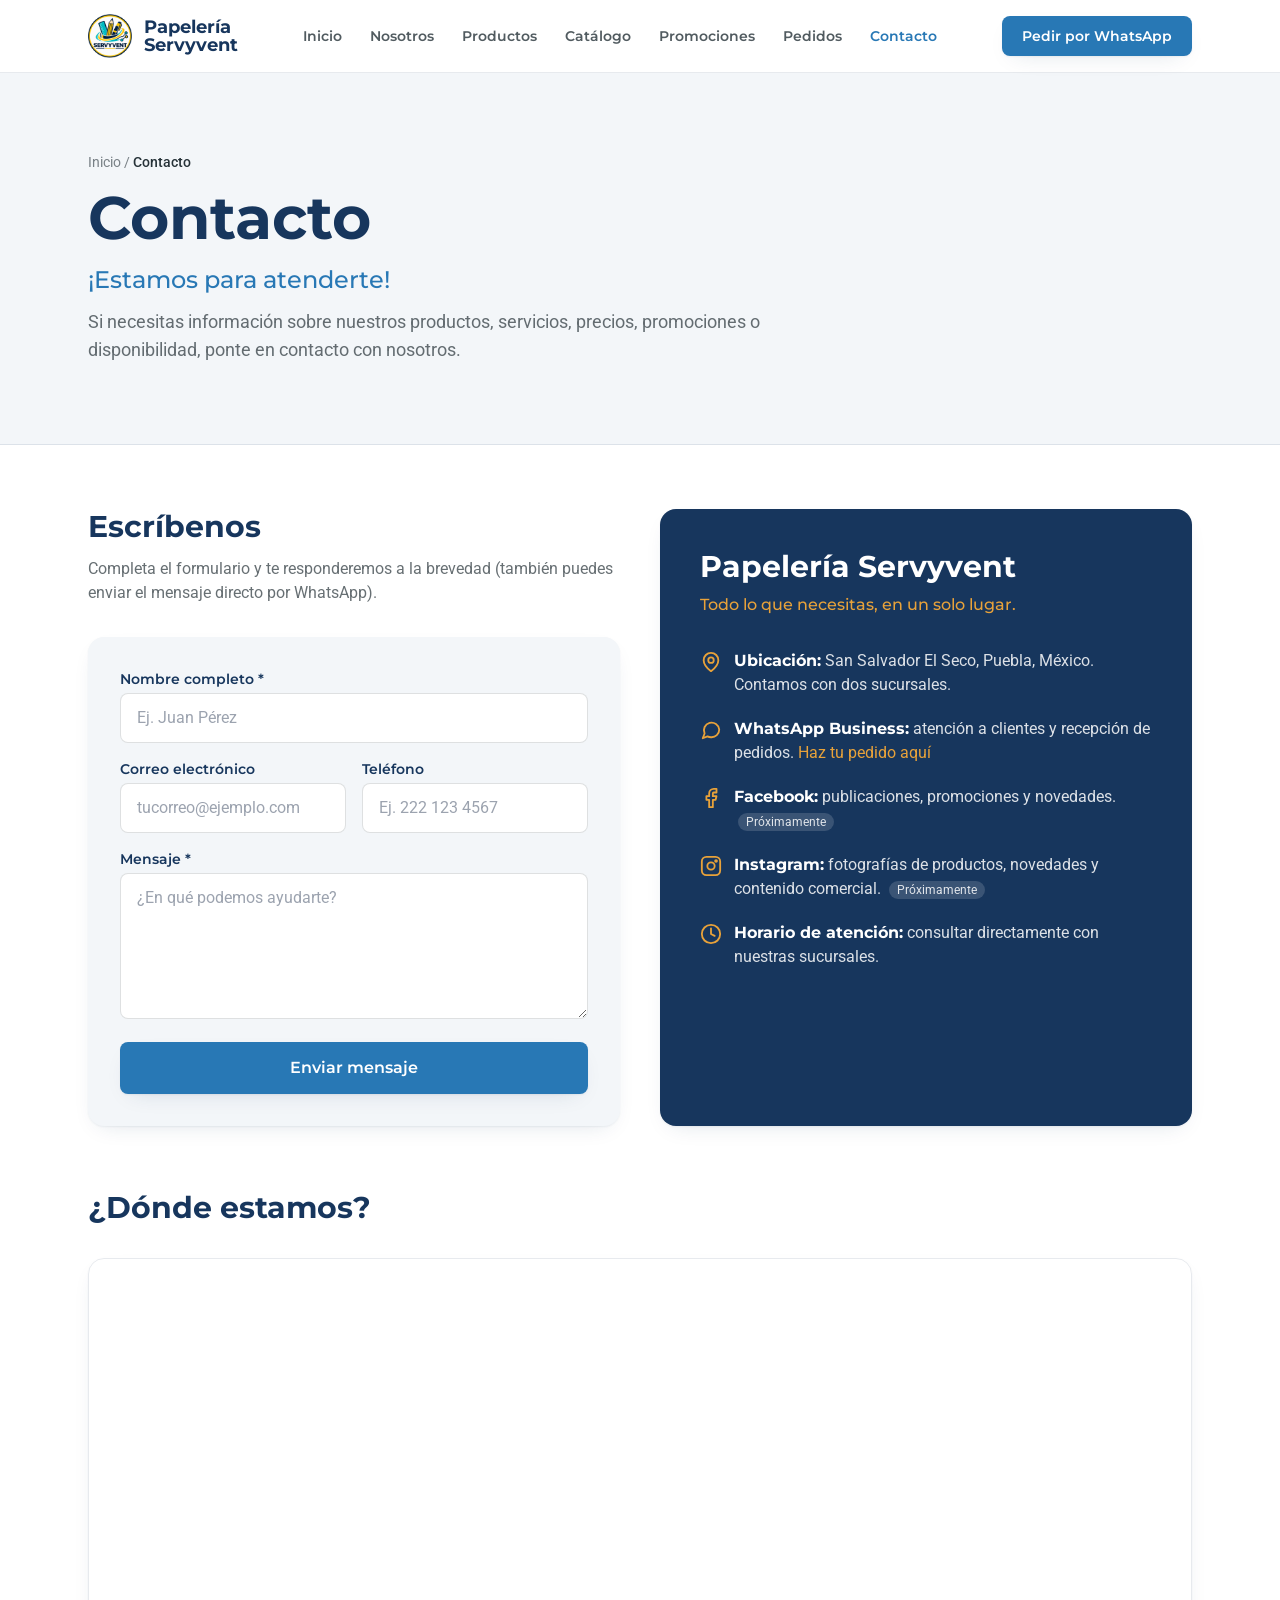
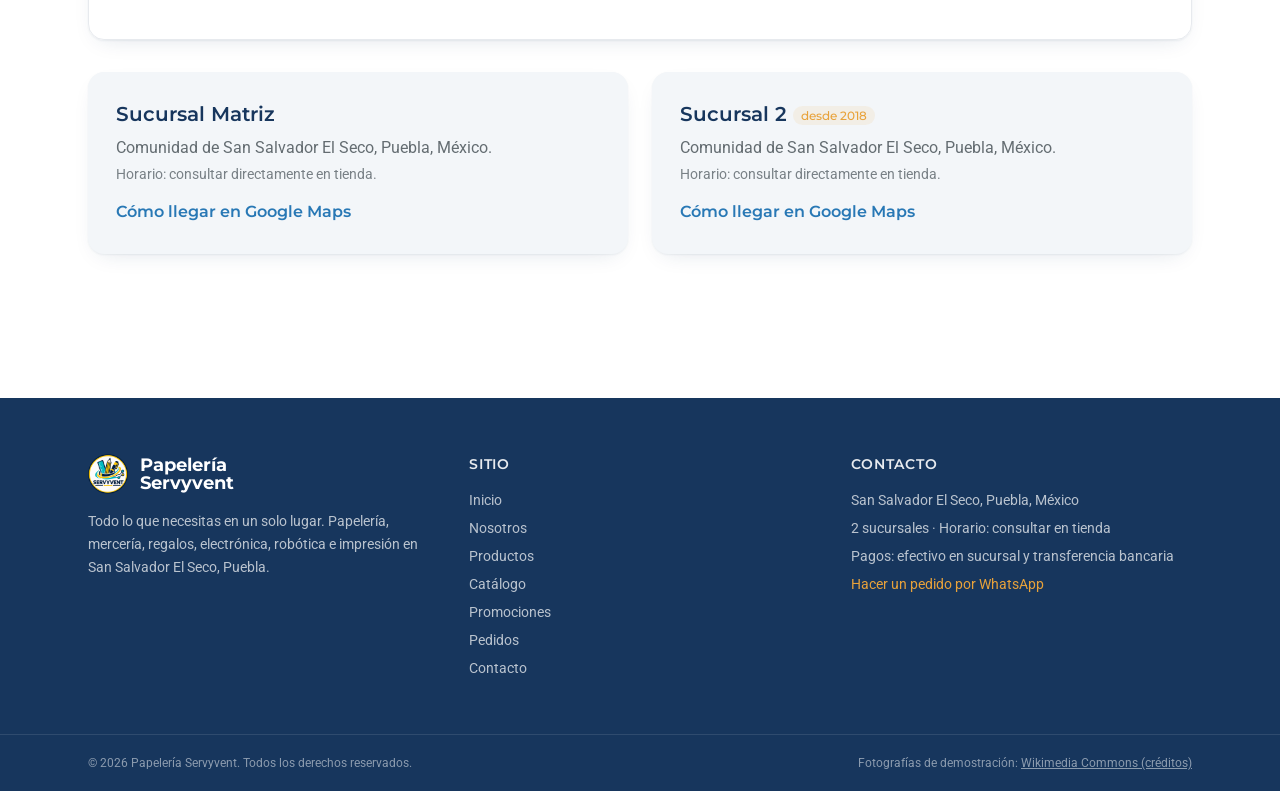
==== contacto.html @ 15187e7e "Sitio web Papelería Servyvent — versión inicial" ====
﻿<!DOCTYPE html>
<html lang="es">
<head>
<meta charset="UTF-8">
<meta name="viewport" content="width=device-width, initial-scale=1.0">
<title>Contacto — Papelería Servyvent | San Salvador El Seco, Puebla</title>
<meta name="description" content="Contáctanos: Papelería Servyvent en San Salvador El Seco, Puebla. WhatsApp Business, Facebook e Instagram. Dos sucursales, horarios y ubicación.">
<link rel="stylesheet" href="assets/css/fonts.css">
<link rel="stylesheet" href="assets/css/tailwind.build.css">

<link rel="stylesheet" href="assets/css/site.css">
<link rel="icon" type="image/png" href="assets/img/logo-64.png">
</head>
<body data-page="contacto" class="bg-paper text-ink font-body antialiased">
<div id="site-header"></div>

<main class="pt-[72px]">

  <section class="bg-surface border-b border-primary/10">
    <div class="max-w-wrap mx-auto px-6 py-16 md:py-20">
      <nav class="text-sm text-ink/60" aria-label="Migas de pan">
        <a href="index.html" class="u-link hover:text-accent">Inicio</a> <span aria-hidden="true">/</span> <span class="text-ink font-medium" aria-current="page">Contacto</span>
      </nav>
      <h1 data-enter class="mt-4 font-display font-bold text-primary text-4xl md:text-6xl">Contacto</h1>
      <p data-enter="2" class="mt-4 font-display font-medium text-accent text-xl md:text-2xl">¡Estamos para atenderte!</p>
      <p data-enter="3" class="mt-3 text-lg text-ink/70 max-w-2xl">Si necesitas información sobre nuestros productos, servicios, precios, promociones o disponibilidad, ponte en contacto con nosotros.</p>
    </div>
  </section>

  <section class="py-16">
    <div class="max-w-wrap mx-auto px-6 grid lg:grid-cols-2 gap-10">

      <!-- Formulario -->
      <div>
        <h2 class="font-display font-bold text-primary text-3xl">Escríbenos</h2>
        <p class="mt-3 text-ink/70">Completa el formulario y te responderemos a la brevedad (también puedes enviar el mensaje directo por WhatsApp).</p>
        <form id="contact-form" class="mt-8 space-y-4 bg-surface rounded-2xl p-6 md:p-8 shadow-card" novalidate>
          <div>
            <label for="c-nombre" class="block text-sm font-display font-semibold text-primary mb-1">Nombre completo *</label>
            <input id="c-nombre" name="nombre" type="text" required autocomplete="name" class="w-full rounded-lg border border-ink/15 bg-paper px-4 py-3 focus:border-accent outline-none" placeholder="Ej. Juan Pérez">
          </div>
          <div class="grid sm:grid-cols-2 gap-4">
            <div>
              <label for="c-correo" class="block text-sm font-display font-semibold text-primary mb-1">Correo electrónico</label>
              <input id="c-correo" name="correo" type="email" autocomplete="email" class="w-full rounded-lg border border-ink/15 bg-paper px-4 py-3 focus:border-accent outline-none" placeholder="tucorreo@ejemplo.com">
            </div>
            <div>
              <label for="c-tel" class="block text-sm font-display font-semibold text-primary mb-1">Teléfono</label>
              <input id="c-tel" name="telefono" type="tel" autocomplete="tel" class="w-full rounded-lg border border-ink/15 bg-paper px-4 py-3 focus:border-accent outline-none" placeholder="Ej. 222 123 4567">
            </div>
          </div>
          <div>
            <label for="c-msg" class="block text-sm font-display font-semibold text-primary mb-1">Mensaje *</label>
            <textarea id="c-msg" name="mensaje" rows="5" required class="w-full rounded-lg border border-ink/15 bg-paper px-4 py-3 focus:border-accent outline-none" placeholder="¿En qué podemos ayudarte?"></textarea>
          </div>
          <button type="submit" class="press w-full bg-accent hover:bg-primary text-white font-display font-semibold text-base px-6 py-3.5 rounded-lg shadow-card">Enviar mensaje</button>
        </form>
        <div id="contact-ok" class="hidden mt-4 rounded-xl border-2 border-accent bg-accent/10 p-5">
          <p class="font-display font-semibold text-primary">¡Mensaje preparado!</p>
          <p class="mt-1 text-sm text-ink/70">Envíalo por WhatsApp para una respuesta más rápida:</p>
          <a id="contact-wa" href="contacto.html" target="_blank" rel="noopener" class="press mt-3 inline-flex items-center gap-2 bg-accent hover:bg-primary text-white font-display font-semibold px-6 py-3 rounded-lg">Abrir WhatsApp</a>
        </div>
      </div>

      <!-- Datos de contacto -->
      <div class="bg-primary text-white rounded-2xl p-8 md:p-10 shadow-card">
        <h2 class="font-display font-bold text-3xl">Papelería Servyvent</h2>
        <p class="mt-2 text-highlight font-display font-medium">Todo lo que necesitas, en un solo lugar.</p>
        <ul class="mt-8 space-y-5 text-white/85">
          <li class="flex gap-3">
            <svg viewBox="0 0 24 24" width="22" height="22" fill="none" stroke="#E8A23A" stroke-width="2" stroke-linecap="round" stroke-linejoin="round" class="shrink-0 mt-0.5"><path d="M20 10c0 6-8 12-8 12s-8-6-8-12a8 8 0 1 1 16 0z"/><circle cx="12" cy="10" r="3"/></svg>
            <span><strong class="text-white font-display">Ubicación:</strong> San Salvador El Seco, Puebla, México. Contamos con dos sucursales.</span>
          </li>
          <li class="flex gap-3">
            <svg viewBox="0 0 24 24" width="22" height="22" fill="none" stroke="#E8A23A" stroke-width="2" stroke-linecap="round" stroke-linejoin="round" class="shrink-0 mt-0.5"><path d="M21 11.5a8.4 8.4 0 0 1-9 8.4 8.6 8.6 0 0 1-3.8-.9L3 21l2-5.2a8.4 8.4 0 1 1 16-4.3z"/></svg>
            <span><strong class="text-white font-display">WhatsApp Business:</strong> atención a clientes y recepción de pedidos. <a href="pedidos.html" class="u-link text-highlight">Haz tu pedido aquí</a></span>
          </li>
          <li class="flex gap-3">
            <svg viewBox="0 0 24 24" width="22" height="22" fill="none" stroke="#E8A23A" stroke-width="2" stroke-linecap="round" stroke-linejoin="round" class="shrink-0 mt-0.5"><path d="M18 2h-3a5 5 0 0 0-5 5v3H7v4h3v8h4v-8h3l1-4h-4V7a1 1 0 0 1 1-1h3z"/></svg>
            <span><strong class="text-white font-display">Facebook:</strong> publicaciones, promociones y novedades. <span class="text-xs bg-white/15 px-2 py-0.5 rounded-full ml-1">Próximamente</span></span>
          </li>
          <li class="flex gap-3">
            <svg viewBox="0 0 24 24" width="22" height="22" fill="none" stroke="#E8A23A" stroke-width="2" stroke-linecap="round" stroke-linejoin="round" class="shrink-0 mt-0.5"><rect x="2" y="2" width="20" height="20" rx="5"/><circle cx="12" cy="12" r="4"/><circle cx="17.5" cy="6.5" r="1"/></svg>
            <span><strong class="text-white font-display">Instagram:</strong> fotografías de productos, novedades y contenido comercial. <span class="text-xs bg-white/15 px-2 py-0.5 rounded-full ml-1">Próximamente</span></span>
          </li>
          <li class="flex gap-3">
            <svg viewBox="0 0 24 24" width="22" height="22" fill="none" stroke="#E8A23A" stroke-width="2" stroke-linecap="round" stroke-linejoin="round" class="shrink-0 mt-0.5"><circle cx="12" cy="12" r="10"/><path d="M12 6v6l4 2"/></svg>
            <span><strong class="text-white font-display">Horario de atención:</strong> consultar directamente con nuestras sucursales.</span>
          </li>
        </ul>
      </div>
    </div>
  </section>

  <!-- Mapa -->
  <section class="pb-16">
    <div class="max-w-wrap mx-auto px-6">
      <h2 class="font-display font-bold text-primary text-3xl">¿Dónde estamos?</h2>
      <div class="mt-8 rounded-2xl overflow-hidden shadow-card border border-primary/10">
        <iframe title="Mapa de San Salvador El Seco, Puebla" src="https://www.google.com/maps?q=San+Salvador+El+Seco,+Puebla,+Mexico&z=13&output=embed" class="w-full h-[380px]" loading="lazy" referrerpolicy="no-referrer-when-downgrade"></iframe>
      </div>
      <div class="mt-8 grid gap-6 md:grid-cols-2">
        <div class="lift bg-surface rounded-2xl p-7 shadow-card">
          <h3 class="font-display font-semibold text-primary text-xl">Sucursal Matriz</h3>
          <p class="mt-2 text-ink/70">Comunidad de San Salvador El Seco, Puebla, México.</p>
          <p class="mt-1 text-sm text-ink/60">Horario: consultar directamente en tienda.</p>
          <a class="u-link mt-4 inline-block font-display font-semibold text-accent" href="https://www.google.com/maps/search/?api=1&query=San+Salvador+El+Seco,+Puebla,+Mexico" target="_blank" rel="noopener">Cómo llegar en Google Maps</a>
        </div>
        <div class="lift bg-surface rounded-2xl p-7 shadow-card">
          <h3 class="font-display font-semibold text-primary text-xl">Sucursal 2 <span class="text-xs font-medium text-highlight bg-highlight/10 px-2 py-0.5 rounded-full align-middle">desde 2018</span></h3>
          <p class="mt-2 text-ink/70">Comunidad de San Salvador El Seco, Puebla, México.</p>
          <p class="mt-1 text-sm text-ink/60">Horario: consultar directamente en tienda.</p>
          <a class="u-link mt-4 inline-block font-display font-semibold text-accent" href="https://www.google.com/maps/search/?api=1&query=San+Salvador+El+Seco,+Puebla,+Mexico" target="_blank" rel="noopener">Cómo llegar en Google Maps</a>
        </div>
      </div>
    </div>
  </section>

</main>
<div id="site-footer"></div>
<script src="assets/js/layout.js"></script>
<script src="assets/js/main.js"></script>
</body>
</html>
---- assets/css/fonts.css ----
/* ============================================================
   Fuentes locales para funcionamiento OFFLINE (sin internet)
   Montserrat (500, 600, 700) y Roboto (400, 500, 400 italic)
   woff2 descargados de Google Fonts (fonts.gstatic.com), subset latin
   ============================================================ */

@font-face {
  font-family: 'Montserrat';
  font-style: normal;
  font-weight: 500;
  font-display: swap;
  src: url('../fonts/montserrat-500.woff2') format('woff2');
}

@font-face {
  font-family: 'Montserrat';
  font-style: normal;
  font-weight: 600;
  font-display: swap;
  src: url('../fonts/montserrat-600.woff2') format('woff2');
}

@font-face {
  font-family: 'Montserrat';
  font-style: normal;
  font-weight: 700;
  font-display: swap;
  src: url('../fonts/montserrat-700.woff2') format('woff2');
}

@font-face {
  font-family: 'Roboto';
  font-style: italic;
  font-weight: 400;
  font-display: swap;
  src: url('../fonts/roboto-400-italic.woff2') format('woff2');
}

@font-face {
  font-family: 'Roboto';
  font-style: normal;
  font-weight: 400;
  font-display: swap;
  src: url('../fonts/roboto-400.woff2') format('woff2');
}

@font-face {
  font-family: 'Roboto';
  font-style: normal;
  font-weight: 500;
  font-display: swap;
  src: url('../fonts/roboto-500.woff2') format('woff2');
}
---- assets/css/site.css ----
﻿/* ============================================================
   Papeleria Servyvent - estilos globales propios (sobre Tailwind)
   Micro-interacciones: hover lift, zoom en fotos, press en botones,
   subrayado que se dibuja, entrada del hero una sola vez al cargar.
   ============================================================ */

@keyframes riseIn {
  from { opacity: 0; transform: translateY(26px); }
  to   { opacity: 1; transform: translateY(0); }
}
[data-enter]     { animation: riseIn .7s cubic-bezier(.22,.61,.36,1) both; }
[data-enter="2"] { animation-delay: .12s; }
[data-enter="3"] { animation-delay: .24s; }
[data-enter="4"] { animation-delay: .36s; }

@media (prefers-reduced-motion: reduce) {
  [data-enter] { animation: none; }
  * { transition-duration: .01ms !important; }
}

.lift { transition: transform .25s ease, box-shadow .25s ease; }
.lift:hover { transform: translateY(-2px); box-shadow: 0 2px 4px rgba(23,54,93,.08), 0 18px 36px -18px rgba(23,54,93,.30); }

.zoom-img { overflow: hidden; }
.zoom-img img { transition: transform .5s ease; display: block; width: 100%; height: 100%; object-fit: cover; }
.zoom-img:hover img { transform: scale(1.03); }

.press { transition: transform .12s ease, background-color .2s ease, box-shadow .2s ease; }
.press:active { transform: scale(.97); }

.u-link {
  background-image: linear-gradient(currentColor, currentColor);
  background-size: 0% 2px;
  background-repeat: no-repeat;
  background-position: 0 100%;
  transition: background-size .3s ease;
  padding-bottom: 2px;
}
.u-link:hover { background-size: 100% 2px; }

:focus-visible { outline: 3px solid rgba(40,120,181,.55); outline-offset: 2px; border-radius: 4px; }

html { scroll-behavior: smooth; }
section[id], [id^="cat-"] { scroll-margin-top: 96px; }

.step-num {
  font-family: Montserrat, sans-serif;
  font-weight: 700;
  background: #2878B5;
  color: #fff;
  width: 2.75rem; height: 2.75rem;
  border-radius: 9999px;
  display: flex; align-items: center; justify-content: center;
  flex-shrink: 0;
}

/* Logo real de Servyvent (assets/img/logo-512.png) */
.logo-img    { height: 2.75rem; width: auto; display: block; }
.logo-footer { height: 2.5rem; width: auto; display: block; }
.logo-hero   { height: 6rem; width: auto; display: block; }
.logo-chip   { background: #fff; border-radius: .75rem; padding: .375rem; display: inline-flex; }
.logo-chip-lg{ background: #fff; border-radius: 1rem; padding: 1rem; display: inline-flex; box-shadow: 0 2px 4px rgba(23,54,93,.08), 0 16px 32px -16px rgba(23,54,93,.28); }
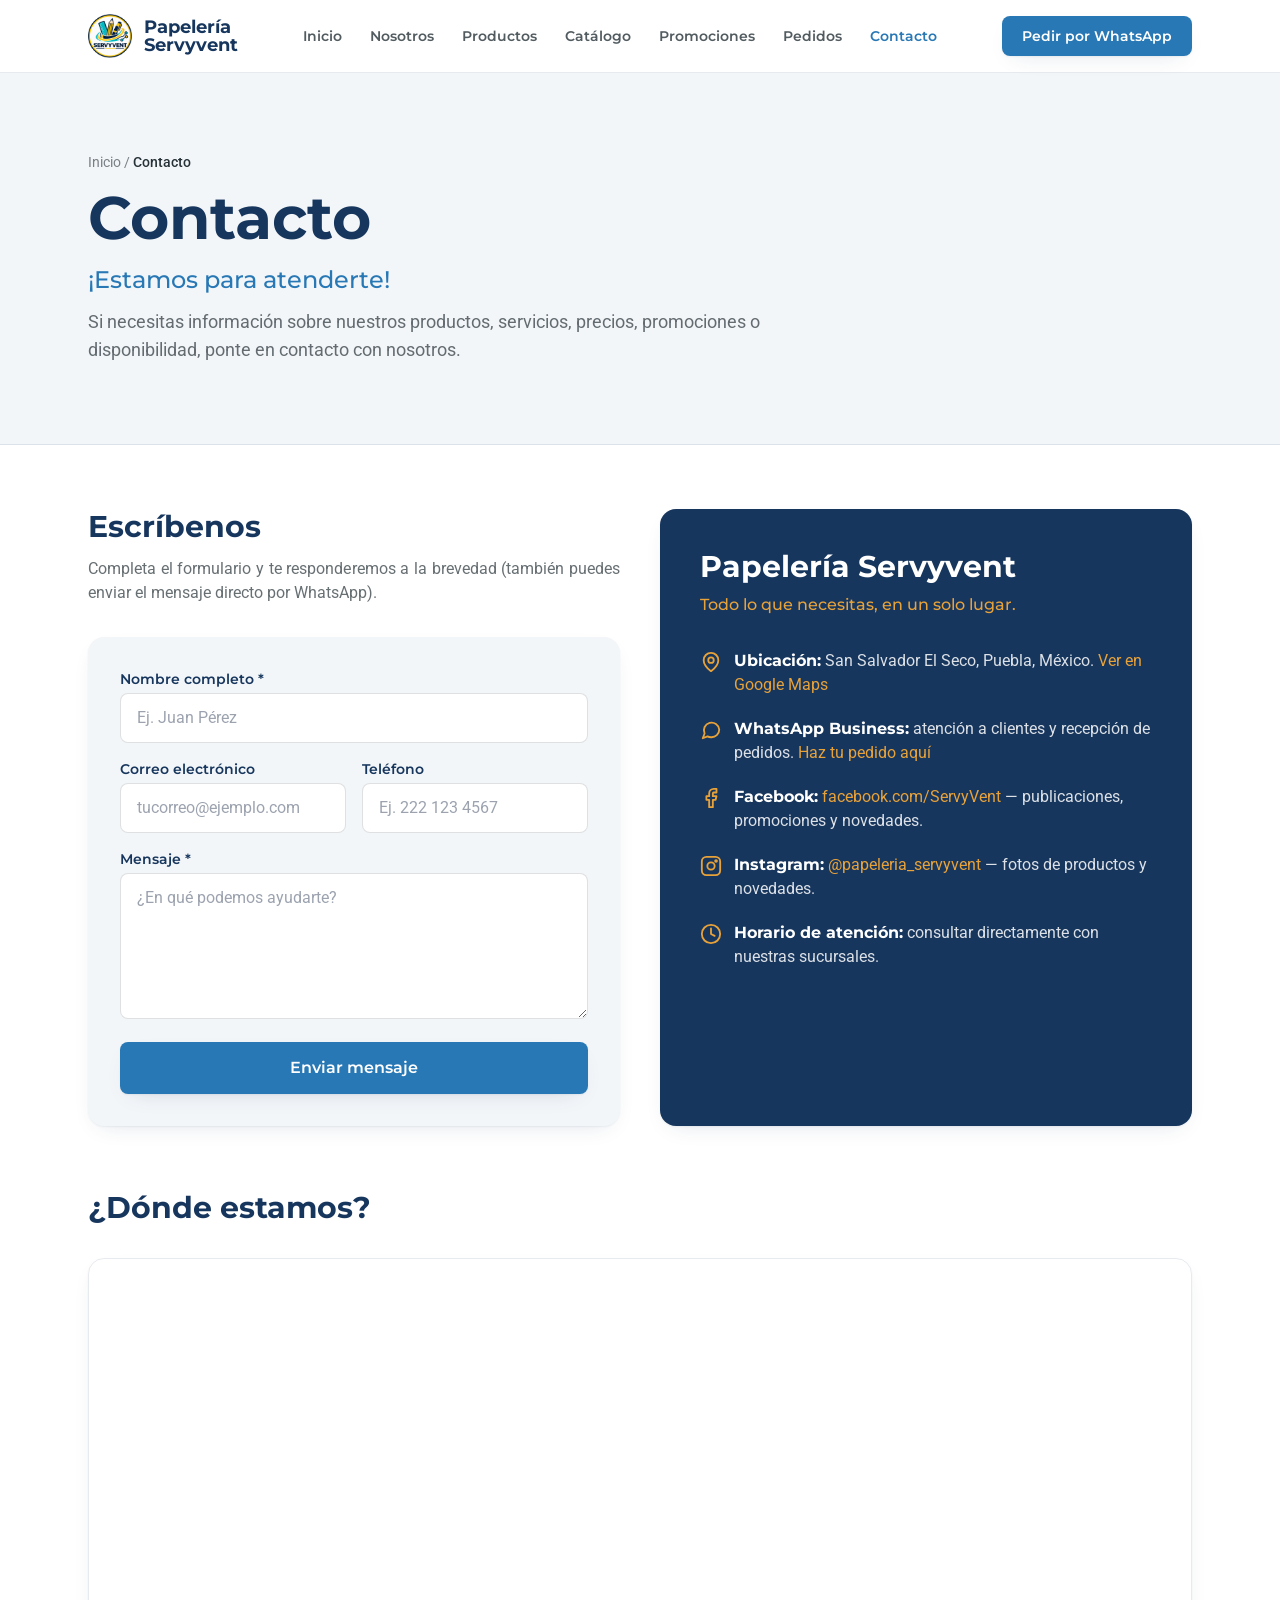
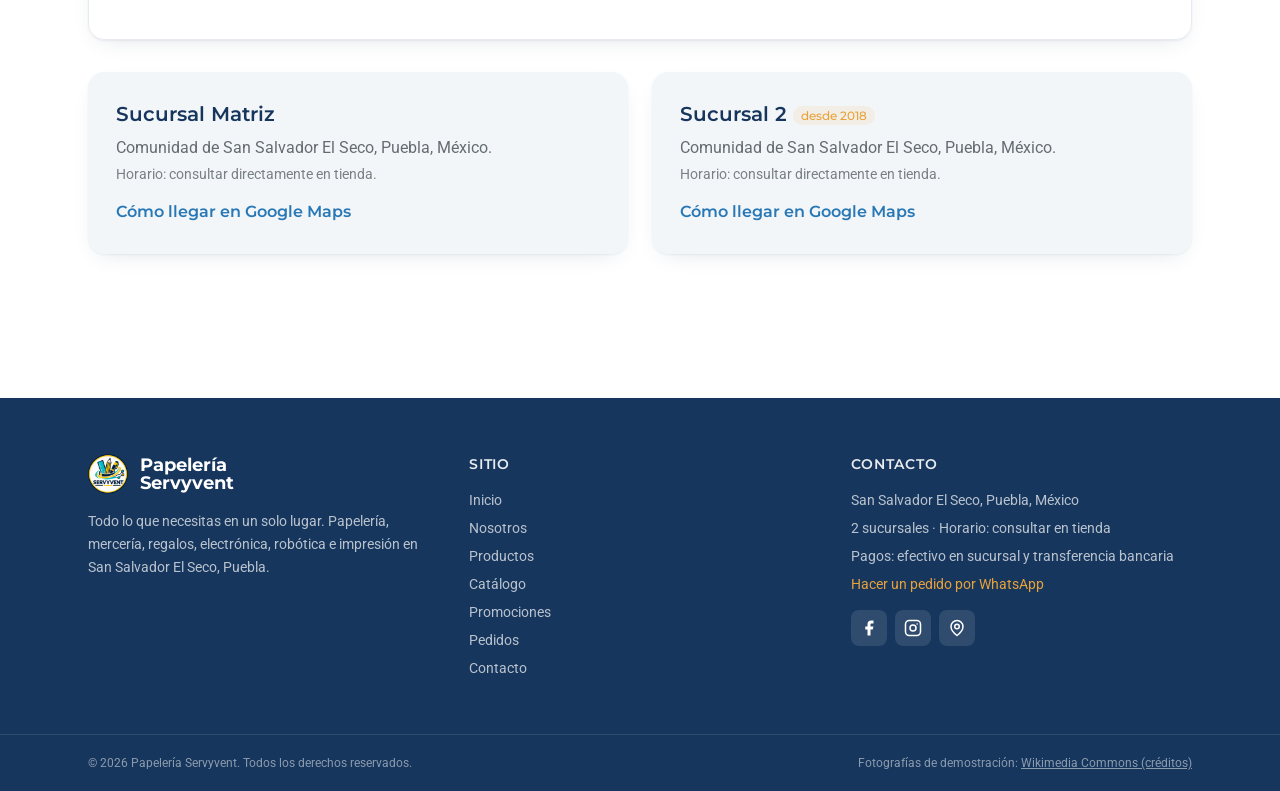
==== commit 970ac4c5: "Textos justificados; leyenda 'Proyecto ficticio' en inicio; redes sociales reales (FB/IG/Maps) en co" ====
--- a/contacto.html
+++ b/contacto.html
@@ -69,7 +69,7 @@
         <ul class="mt-8 space-y-5 text-white/85">
           <li class="flex gap-3">
             <svg viewBox="0 0 24 24" width="22" height="22" fill="none" stroke="#E8A23A" stroke-width="2" stroke-linecap="round" stroke-linejoin="round" class="shrink-0 mt-0.5"><path d="M20 10c0 6-8 12-8 12s-8-6-8-12a8 8 0 1 1 16 0z"/><circle cx="12" cy="10" r="3"/></svg>
-            <span><strong class="text-white font-display">Ubicación:</strong> San Salvador El Seco, Puebla, México. Contamos con dos sucursales.</span>
+            <span><strong class="text-white font-display">Ubicación:</strong> San Salvador El Seco, Puebla, México. <a class="u-link text-highlight" href="https://maps.app.goo.gl/LP2NtEmszQKUWXrZA" target="_blank" rel="noopener">Ver en Google Maps</a></span>
           </li>
           <li class="flex gap-3">
             <svg viewBox="0 0 24 24" width="22" height="22" fill="none" stroke="#E8A23A" stroke-width="2" stroke-linecap="round" stroke-linejoin="round" class="shrink-0 mt-0.5"><path d="M21 11.5a8.4 8.4 0 0 1-9 8.4 8.6 8.6 0 0 1-3.8-.9L3 21l2-5.2a8.4 8.4 0 1 1 16-4.3z"/></svg>
@@ -77,11 +77,11 @@
           </li>
           <li class="flex gap-3">
             <svg viewBox="0 0 24 24" width="22" height="22" fill="none" stroke="#E8A23A" stroke-width="2" stroke-linecap="round" stroke-linejoin="round" class="shrink-0 mt-0.5"><path d="M18 2h-3a5 5 0 0 0-5 5v3H7v4h3v8h4v-8h3l1-4h-4V7a1 1 0 0 1 1-1h3z"/></svg>
-            <span><strong class="text-white font-display">Facebook:</strong> publicaciones, promociones y novedades. <span class="text-xs bg-white/15 px-2 py-0.5 rounded-full ml-1">Próximamente</span></span>
+            <span><strong class="text-white font-display">Facebook:</strong> <a class="u-link text-highlight" href="https://www.facebook.com/people/ServyVent/61596310114982/" target="_blank" rel="noopener">facebook.com/ServyVent</a> — publicaciones, promociones y novedades.</span>
           </li>
           <li class="flex gap-3">
             <svg viewBox="0 0 24 24" width="22" height="22" fill="none" stroke="#E8A23A" stroke-width="2" stroke-linecap="round" stroke-linejoin="round" class="shrink-0 mt-0.5"><rect x="2" y="2" width="20" height="20" rx="5"/><circle cx="12" cy="12" r="4"/><circle cx="17.5" cy="6.5" r="1"/></svg>
-            <span><strong class="text-white font-display">Instagram:</strong> fotografías de productos, novedades y contenido comercial. <span class="text-xs bg-white/15 px-2 py-0.5 rounded-full ml-1">Próximamente</span></span>
+            <span><strong class="text-white font-display">Instagram:</strong> <a class="u-link text-highlight" href="https://www.instagram.com/papeleria_servyvent/" target="_blank" rel="noopener">@papeleria_servyvent</a> — fotos de productos y novedades.</span>
           </li>
           <li class="flex gap-3">
             <svg viewBox="0 0 24 24" width="22" height="22" fill="none" stroke="#E8A23A" stroke-width="2" stroke-linecap="round" stroke-linejoin="round" class="shrink-0 mt-0.5"><circle cx="12" cy="12" r="10"/><path d="M12 6v6l4 2"/></svg>
@@ -97,20 +97,20 @@
     <div class="max-w-wrap mx-auto px-6">
       <h2 class="font-display font-bold text-primary text-3xl">¿Dónde estamos?</h2>
       <div class="mt-8 rounded-2xl overflow-hidden shadow-card border border-primary/10">
-        <iframe title="Mapa de San Salvador El Seco, Puebla" src="https://www.google.com/maps?q=San+Salvador+El+Seco,+Puebla,+Mexico&z=13&output=embed" class="w-full h-[380px]" loading="lazy" referrerpolicy="no-referrer-when-downgrade"></iframe>
+        <iframe title="Mapa de San Salvador El Seco, Puebla" src="https://www.google.com/maps?q=19.1078060,-97.5923229&z=16&output=embed" class="w-full h-[380px]" loading="lazy" referrerpolicy="no-referrer-when-downgrade"></iframe>
       </div>
       <div class="mt-8 grid gap-6 md:grid-cols-2">
         <div class="lift bg-surface rounded-2xl p-7 shadow-card">
           <h3 class="font-display font-semibold text-primary text-xl">Sucursal Matriz</h3>
           <p class="mt-2 text-ink/70">Comunidad de San Salvador El Seco, Puebla, México.</p>
           <p class="mt-1 text-sm text-ink/60">Horario: consultar directamente en tienda.</p>
-          <a class="u-link mt-4 inline-block font-display font-semibold text-accent" href="https://www.google.com/maps/search/?api=1&query=San+Salvador+El+Seco,+Puebla,+Mexico" target="_blank" rel="noopener">Cómo llegar en Google Maps</a>
+          <a class="u-link mt-4 inline-block font-display font-semibold text-accent" href="https://maps.app.goo.gl/LP2NtEmszQKUWXrZA" target="_blank" rel="noopener">Cómo llegar en Google Maps</a>
         </div>
         <div class="lift bg-surface rounded-2xl p-7 shadow-card">
           <h3 class="font-display font-semibold text-primary text-xl">Sucursal 2 <span class="text-xs font-medium text-highlight bg-highlight/10 px-2 py-0.5 rounded-full align-middle">desde 2018</span></h3>
           <p class="mt-2 text-ink/70">Comunidad de San Salvador El Seco, Puebla, México.</p>
           <p class="mt-1 text-sm text-ink/60">Horario: consultar directamente en tienda.</p>
-          <a class="u-link mt-4 inline-block font-display font-semibold text-accent" href="https://www.google.com/maps/search/?api=1&query=San+Salvador+El+Seco,+Puebla,+Mexico" target="_blank" rel="noopener">Cómo llegar en Google Maps</a>
+          <a class="u-link mt-4 inline-block font-display font-semibold text-accent" href="https://maps.app.goo.gl/LP2NtEmszQKUWXrZA" target="_blank" rel="noopener">Cómo llegar en Google Maps</a>
         </div>
       </div>
     </div>
@@ -124,3 +124,4 @@
 </html>
 
 
+
--- a/assets/css/site.css
+++ b/assets/css/site.css
@@ -61,3 +61,12 @@
 .logo-chip   { background: #fff; border-radius: .75rem; padding: .375rem; display: inline-flex; }
 .logo-chip-lg{ background: #fff; border-radius: 1rem; padding: 1rem; display: inline-flex; box-shadow: 0 2px 4px rgba(23,54,93,.08), 0 16px 32px -16px rgba(23,54,93,.28); }
 
+
+/* Textos justificados (pedido del cliente) */
+main p { text-align: justify; hyphens: auto; -webkit-hyphens: auto; }
+
+/* Iconos de redes sociales en el footer */
+.soc { width: 2.25rem; height: 2.25rem; border-radius: .5rem; background: rgba(255,255,255,.10); color: #fff; display: inline-flex; align-items: center; justify-content: center; transition: background-color .2s ease, color .2s ease, transform .2s ease; }
+.soc:hover { background: #E8A23A; color: #17365D; transform: translateY(-2px); }
+.soc-row { display: flex; gap: .5rem; padding-top: .5rem; }
+
